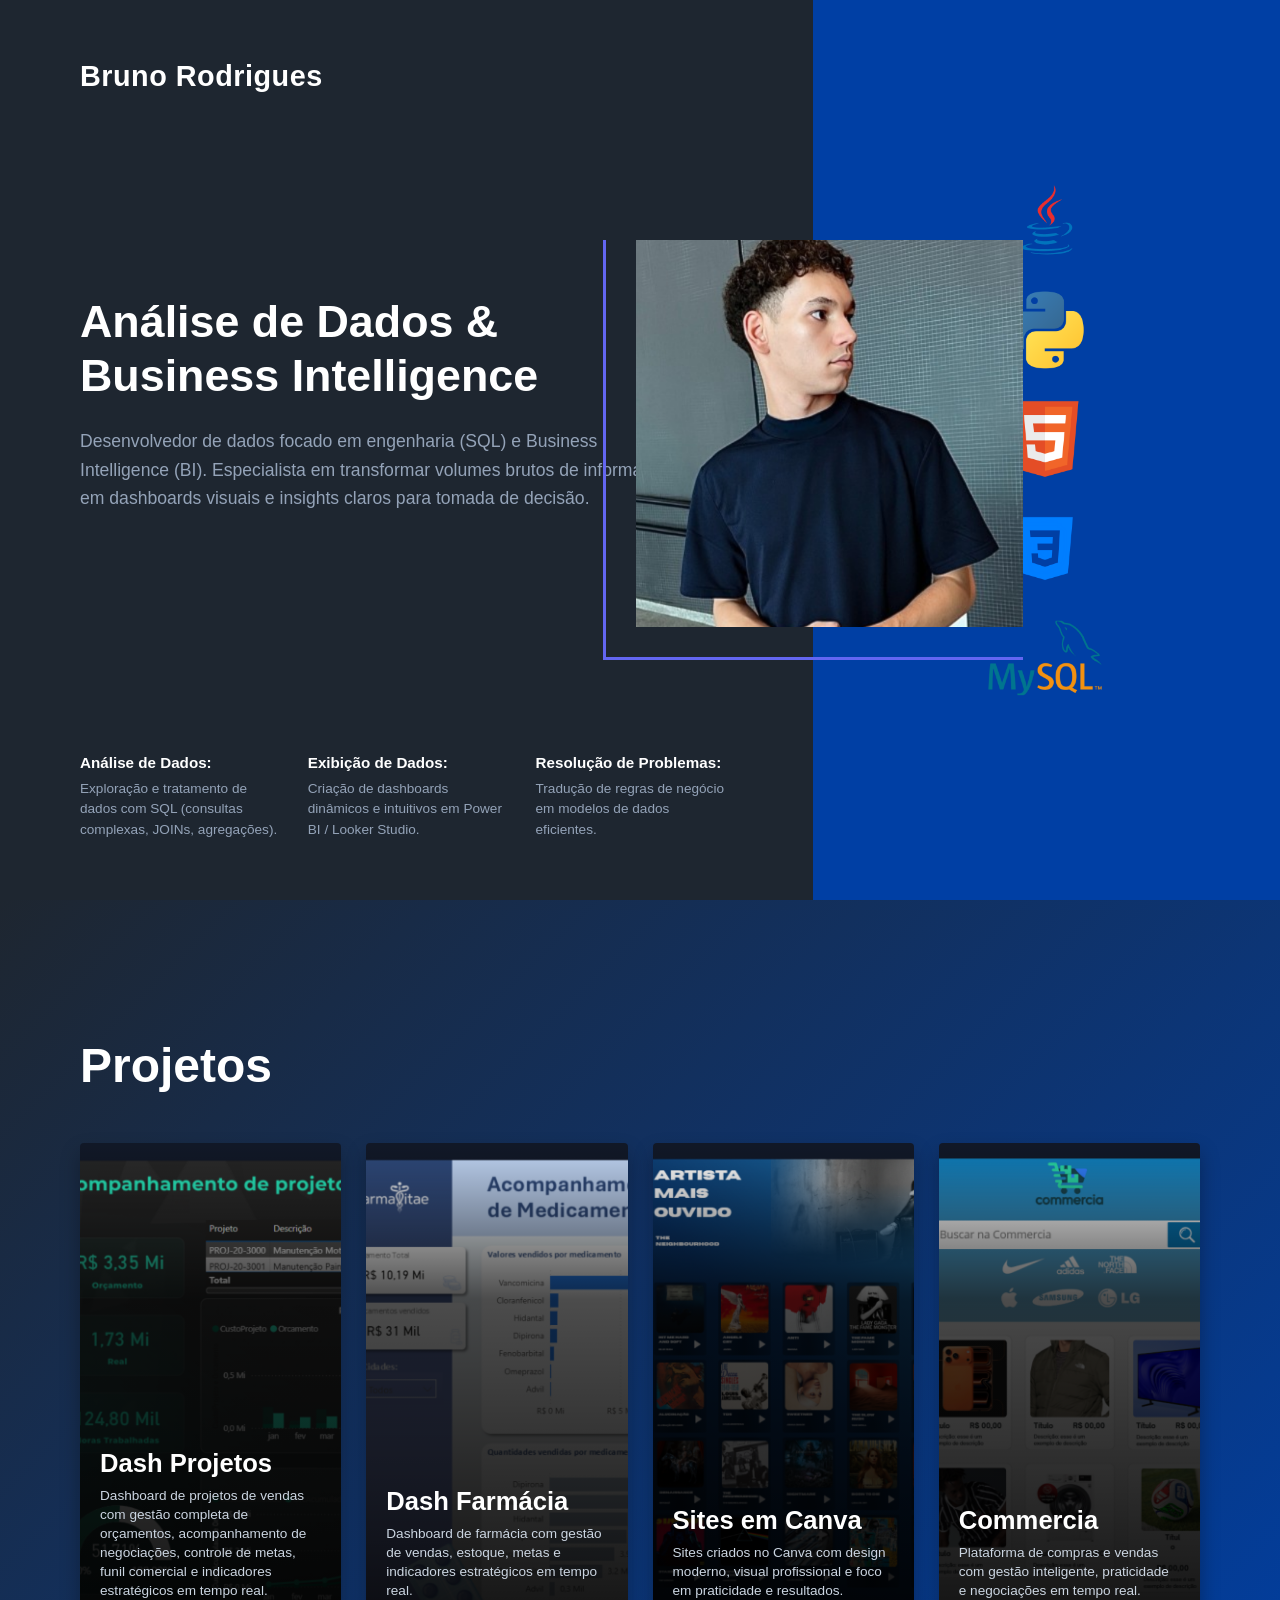
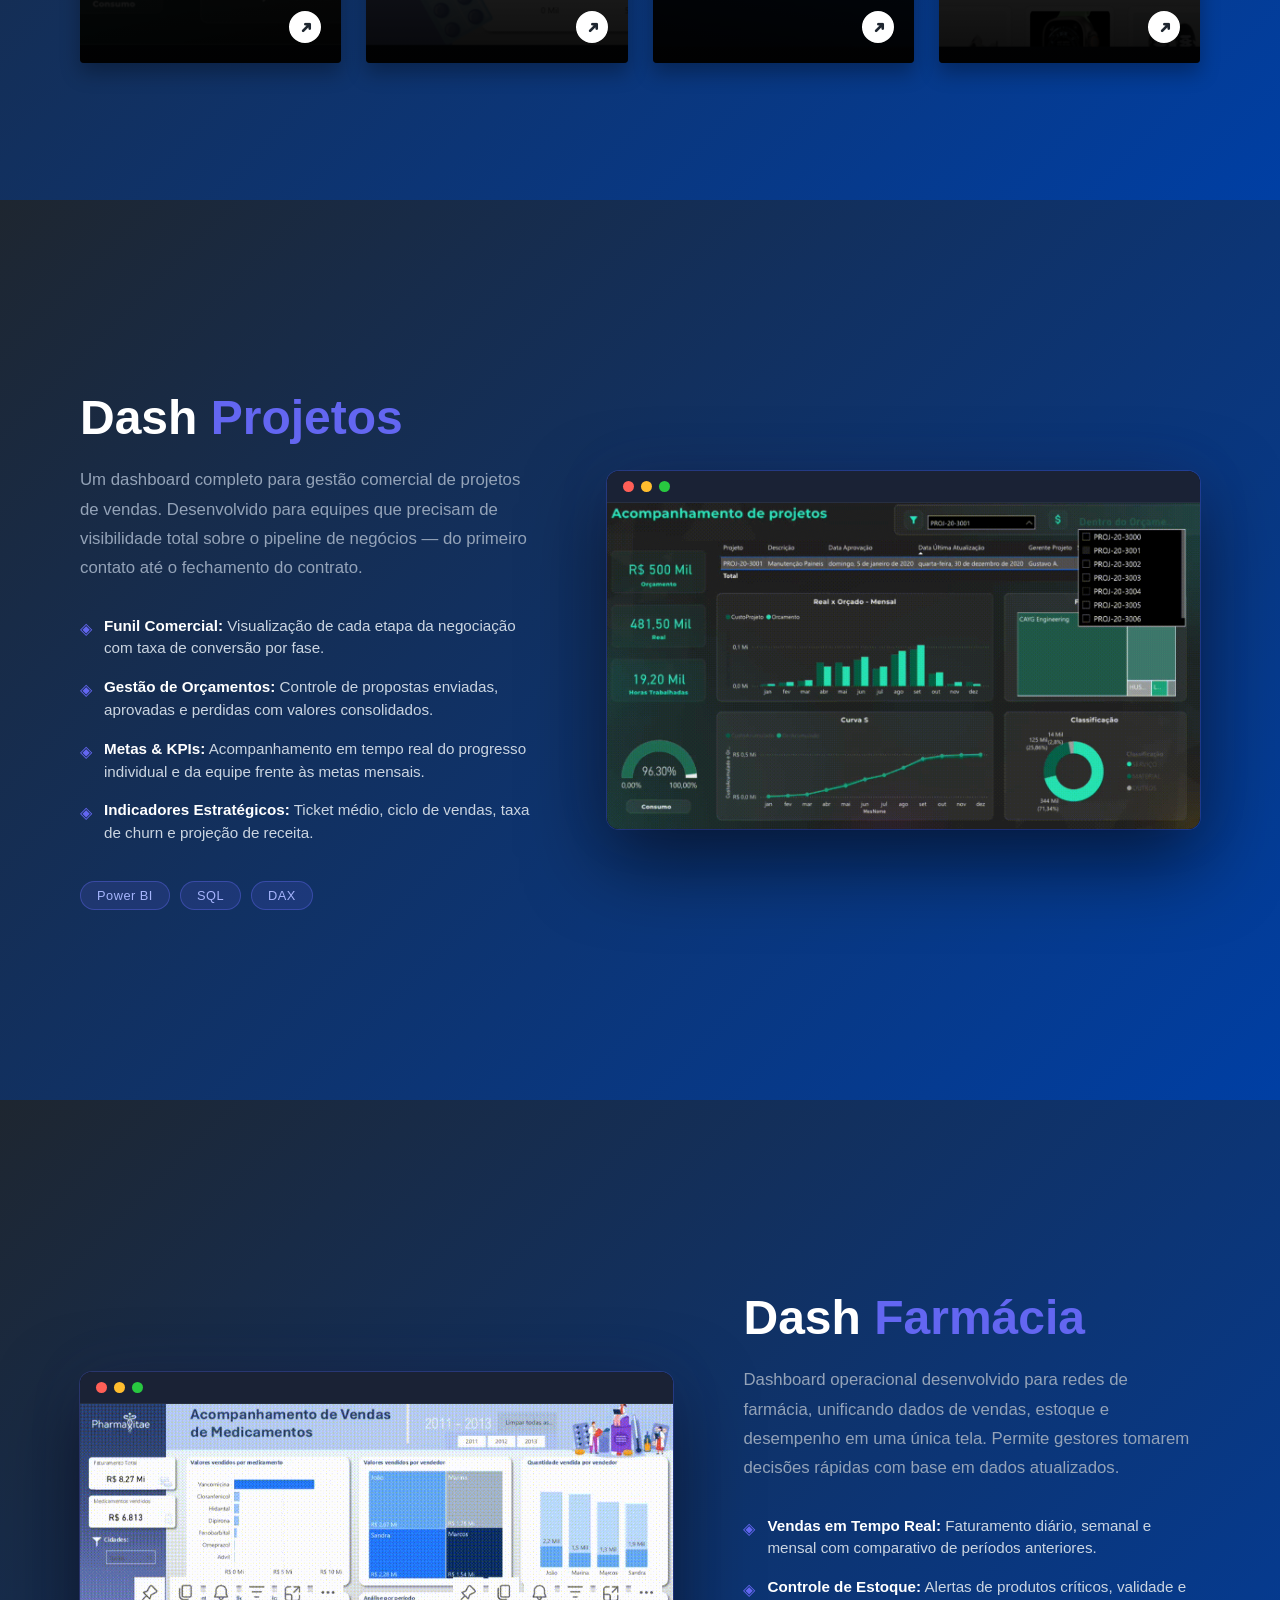
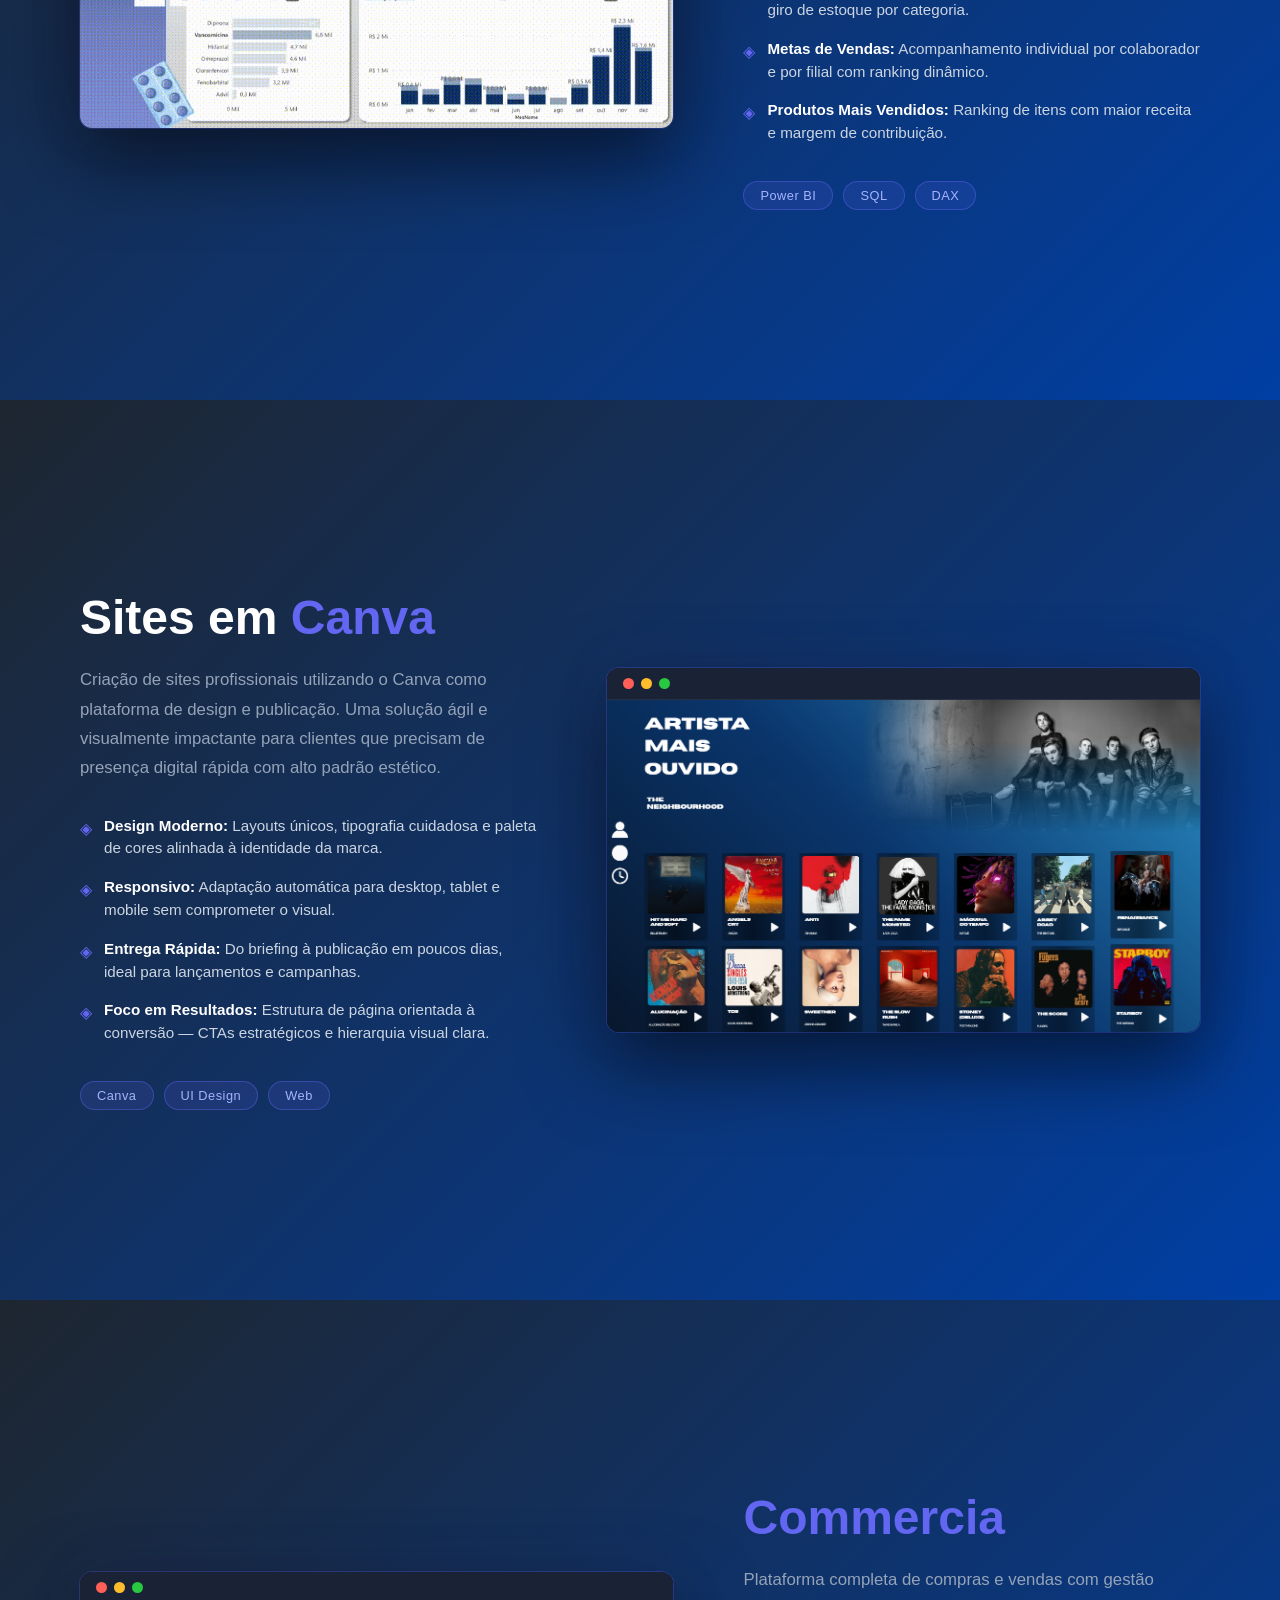
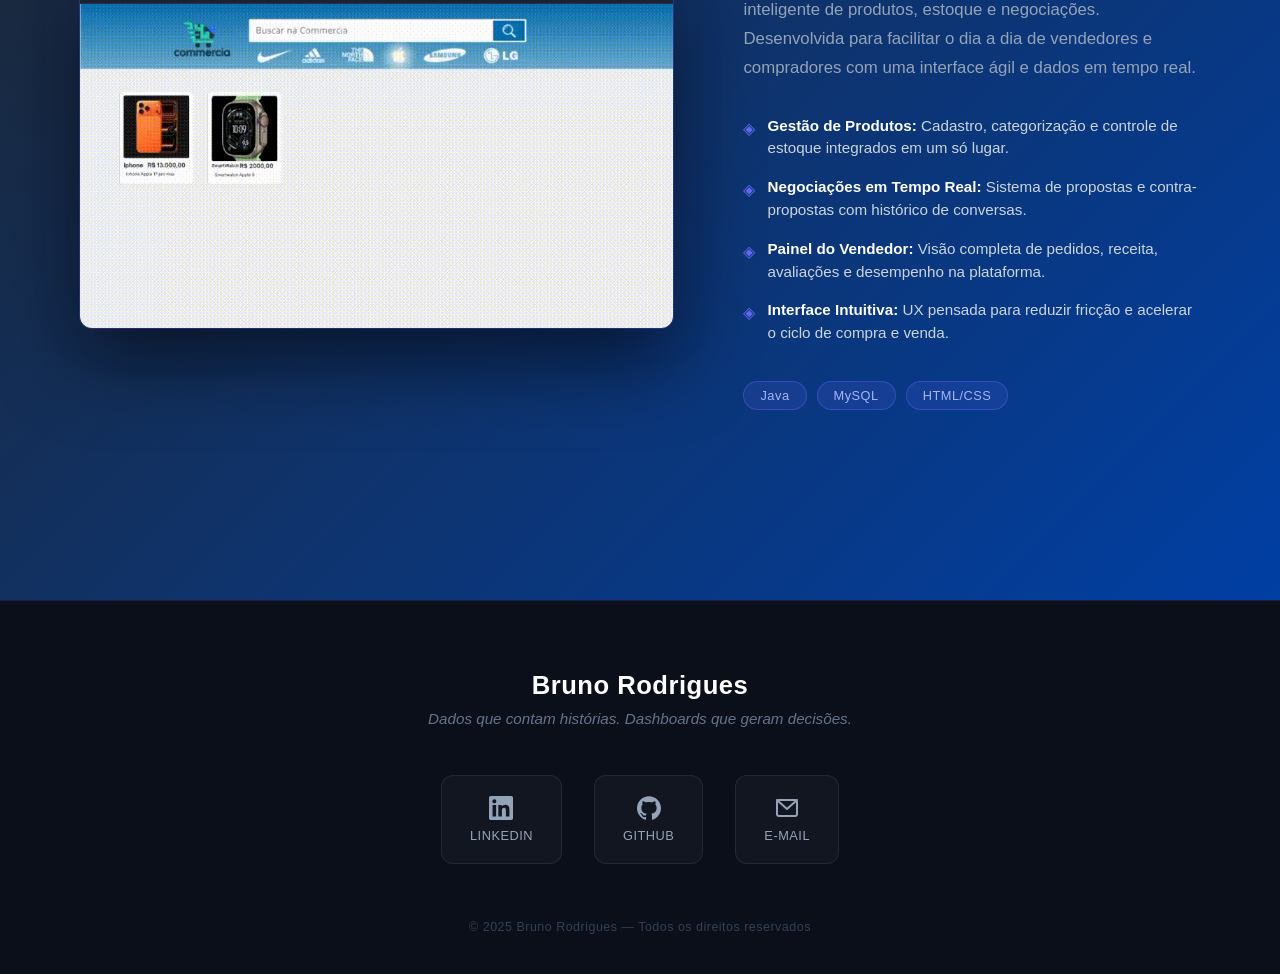
==== index.html @ 612fd3d5 "mudança de nome" ====
<!DOCTYPE html>
<html lang="pt-BR">
<head>
    <meta charset="UTF-8">
    <meta name="viewport" content="width=device-width, initial-scale=1.0">
    <title>Portfólio - Bruno Rodrigues</title>
    <link rel="stylesheet" href="portifolio.css">
</head>
<body>

    <main class="portfolio-container">
        
        <section class="left-section">
            <header class="profile-header">
                <h1 class="name">Bruno Rodrigues</h1>
            </header>

            <div class="main-content">
                <h2 class="title">Análise de Dados &<br>Business Intelligence</h2>
                <p class="description">
                    Desenvolvedor de dados focado em engenharia (SQL) e Business Intelligence (BI). 
                    Especialista em transformar volumes brutos de informação em dashboards visuais e 
                    insights claros para tomada de decisão.
                </p>
            </div>

            <footer class="skills-grid">
                <div class="skill-item">
                    <h3>Análise de Dados:</h3>
                    <p>Exploração e tratamento de dados com SQL (consultas complexas, JOINs, agregações).</p>
                </div>
                <div class="skill-item">
                    <h3>Exibição de Dados:</h3>
                    <p>Criação de dashboards dinâmicos e intuitivos em Power BI / Looker Studio.</p>
                </div>
                <div class="skill-item">
                    <h3>Resolução de Problemas:</h3>
                    <p>Tradução de regras de negócio em modelos de dados eficientes.</p>
                </div>
            </footer>
        </section>

        <section class="right-section">
            
            <div class="photo-wrapper">
                <img src="img/./my-photo.png" alt="Foto de Bruno Rodrigues" class="profile-photo">
            </div>

            <div class="tech-icons">
                <img src="img/javaIcon.png" alt="Java" class="icon">
                <img src="img/python.png" alt="Python" class="icon">
                <img src="img/html.png" alt="HTML5" class="icon">
                <img src="img/css.png" alt="CSS3" class="icon">
                <img src="img/mysql.png" alt="MySQL" class="icon">
            </div>
            
        </section>
    </main>

    <section class="projects-section">
        <h2 class="section-title">Projetos</h2>
        
        <div class="projects-grid">
            
            <article class="project-card card-dash-projetos" onclick="scrollToProject('dash-projetos')">
                <div class="card-content">
                    <div class="card-text">
                        <h3>Dash Projetos</h3>
                        <p>Dashboard de projetos de vendas com gestão completa de orçamentos, acompanhamento de negociações, controle de metas, funil comercial e indicadores estratégicos em tempo real.</p>
                    </div>
                    <div class="card-arrow">
                        <span>&#10140;</span>
                    </div>
                </div>
            </article>

            <article class="project-card card-dash-farmacia" onclick="scrollToProject('dash-farmacia')">
                <div class="card-content">
                    <div class="card-text">
                        <h3>Dash Farmácia</h3>
                        <p>Dashboard de farmácia com gestão de vendas, estoque, metas e indicadores estratégicos em tempo real.</p>
                    </div>
                    <div class="card-arrow">
                        <span>&#10140;</span>
                    </div>
                </div>
            </article>

            <article class="project-card card-sites-canva" onclick="scrollToProject('sites-canva')">
                <div class="card-content">
                    <div class="card-text">
                        <h3>Sites em Canva</h3>
                        <p>Sites criados no Canva com design moderno, visual profissional e foco em praticidade e resultados.</p>
                    </div>
                    <div class="card-arrow">
                        <span>&#10140;</span>
                    </div>
                </div>
            </article>

            <article class="project-card card-commercia" onclick="scrollToProject('commercia')">
                <div class="card-content">
                    <div class="card-text">
                        <h3>Commercia</h3>
                        <p>Plataforma de compras e vendas com gestão inteligente, praticidade e negociações em tempo real.</p>
                    </div>
                    <div class="card-arrow">
                        <span>&#10140;</span>
                    </div>
                </div>
            </article>

        </div>
    </section>

    <section class="project-detail" id="dash-projetos">
        <div class="detail-inner">
            <div class="detail-content">
                <div class="detail-text">
                    <h2 class="detail-title">Dash <span class="accent">Projetos</span></h2>
                    <p class="detail-description">
                        Um dashboard completo para gestão comercial de projetos de vendas. Desenvolvido para equipes que precisam de visibilidade total sobre o pipeline de negócios — do primeiro contato até o fechamento do contrato.
                    </p>
                    <ul class="detail-features">
                        <li>
                            <span class="feat-icon">◈</span>
                            <span><strong>Funil Comercial:</strong> Visualização de cada etapa da negociação com taxa de conversão por fase.</span>
                        </li>
                        <li>
                            <span class="feat-icon">◈</span>
                            <span><strong>Gestão de Orçamentos:</strong> Controle de propostas enviadas, aprovadas e perdidas com valores consolidados.</span>
                        </li>
                        <li>
                            <span class="feat-icon">◈</span>
                            <span><strong>Metas & KPIs:</strong> Acompanhamento em tempo real do progresso individual e da equipe frente às metas mensais.</span>
                        </li>
                        <li>
                            <span class="feat-icon">◈</span>
                            <span><strong>Indicadores Estratégicos:</strong> Ticket médio, ciclo de vendas, taxa de churn e projeção de receita.</span>
                        </li>
                    </ul>
                    <div class="detail-stack">
                        <span class="stack-tag">Power BI</span>
                        <span class="stack-tag">SQL</span>
                        <span class="stack-tag">DAX</span>
                    </div>
                </div>
                <div class="detail-media">
                    <div class="screen-frame">
                        <div class="screen-bar">
                            <span class="dot red"></span>
                            <span class="dot yellow"></span>
                            <span class="dot green"></span>
                        </div>

                        <img src="img/apre.proj.gif" alt="Dash Projetos" class="screen-gif">
                    </div>
                </div>
            </div>
        </div>
    </section>

    <section class="project-detail detail-alt" id="dash-farmacia">
        <div class="detail-inner">
            <div class="detail-content detail-content-reverse">
                <div class="detail-media">
                    <div class="screen-frame">
                        <div class="screen-bar">
                            <span class="dot red"></span>
                            <span class="dot yellow"></span>
                            <span class="dot green"></span>
                        </div>

                        <img src="img/apre.farma.gif" alt="Dash Farmácia" class="screen-gif">
                    </div>
                </div>
                <div class="detail-text">
                    <h2 class="detail-title">Dash <span class="accent">Farmácia</span></h2>
                    <p class="detail-description">
                        Dashboard operacional desenvolvido para redes de farmácia, unificando dados de vendas, estoque e desempenho em uma única tela. Permite gestores tomarem decisões rápidas com base em dados atualizados.
                    </p>
                    <ul class="detail-features">
                        <li>
                            <span class="feat-icon">◈</span>
                            <span><strong>Vendas em Tempo Real:</strong> Faturamento diário, semanal e mensal com comparativo de períodos anteriores.</span>
                        </li>
                        <li>
                            <span class="feat-icon">◈</span>
                            <span><strong>Controle de Estoque:</strong> Alertas de produtos críticos, validade e giro de estoque por categoria.</span>
                        </li>
                        <li>
                            <span class="feat-icon">◈</span>
                            <span><strong>Metas de Vendas:</strong> Acompanhamento individual por colaborador e por filial com ranking dinâmico.</span>
                        </li>
                        <li>
                            <span class="feat-icon">◈</span>
                            <span><strong>Produtos Mais Vendidos:</strong> Ranking de itens com maior receita e margem de contribuição.</span>
                        </li>
                    </ul>
                    <div class="detail-stack">
                        <span class="stack-tag">Power BI</span>
                        <span class="stack-tag">SQL</span>
                        <span class="stack-tag">DAX</span>
                    </div>
                </div>
            </div>
        </div>
    </section>

    <section class="project-detail" id="sites-canva">
        <div class="detail-inner">
            <div class="detail-content">
                <div class="detail-text">
                    <h2 class="detail-title">Sites em <span class="accent">Canva</span></h2>
                    <p class="detail-description">
                        Criação de sites profissionais utilizando o Canva como plataforma de design e publicação. Uma solução ágil e visualmente impactante para clientes que precisam de presença digital rápida com alto padrão estético.
                    </p>
                    <ul class="detail-features">
                        <li>
                            <span class="feat-icon">◈</span>
                            <span><strong>Design Moderno:</strong> Layouts únicos, tipografia cuidadosa e paleta de cores alinhada à identidade da marca.</span>
                        </li>
                        <li>
                            <span class="feat-icon">◈</span>
                            <span><strong>Responsivo:</strong> Adaptação automática para desktop, tablet e mobile sem comprometer o visual.</span>
                        </li>
                        <li>
                            <span class="feat-icon">◈</span>
                            <span><strong>Entrega Rápida:</strong> Do briefing à publicação em poucos dias, ideal para lançamentos e campanhas.</span>
                        </li>
                        <li>
                            <span class="feat-icon">◈</span>
                            <span><strong>Foco em Resultados:</strong> Estrutura de página orientada à conversão — CTAs estratégicos e hierarquia visual clara.</span>
                        </li>
                    </ul>
                    <div class="detail-stack">
                        <span class="stack-tag">Canva</span>
                        <span class="stack-tag">UI Design</span>
                        <span class="stack-tag">Web</span>
                    </div>
                </div>
                <div class="detail-media">
                    <div class="screen-frame">
                        <div class="screen-bar">
                            <span class="dot red"></span>
                            <span class="dot yellow"></span>
                            <span class="dot green"></span>
                        </div>

                        <img src="img/canva.pag.png" alt="Sites Canva" class="screen-gif">
                    </div>
                </div>
            </div>
        </div>
    </section>

    <section class="project-detail detail-alt" id="commercia">
        <div class="detail-inner">
            <div class="detail-content detail-content-reverse">
                <div class="detail-media">
                    <div class="screen-frame">
                        <div class="screen-bar">
                            <span class="dot red"></span>
                            <span class="dot yellow"></span>
                            <span class="dot green"></span>
                        </div>

                        <img src="img/commercia.gif" alt="Commercia" class="screen-gif">
                    </div>
                </div>
                <div class="detail-text">
                    <h2 class="detail-title"><span class="accent">Commercia</span></h2>
                    <p class="detail-description">
                        Plataforma completa de compras e vendas com gestão inteligente de produtos, estoque e negociações. Desenvolvida para facilitar o dia a dia de vendedores e compradores com uma interface ágil e dados em tempo real.
                    </p>
                    <ul class="detail-features">
                        <li>
                            <span class="feat-icon">◈</span>
                            <span><strong>Gestão de Produtos:</strong> Cadastro, categorização e controle de estoque integrados em um só lugar.</span>
                        </li>
                        <li>
                            <span class="feat-icon">◈</span>
                            <span><strong>Negociações em Tempo Real:</strong> Sistema de propostas e contra-propostas com histórico de conversas.</span>
                        </li>
                        <li>
                            <span class="feat-icon">◈</span>
                            <span><strong>Painel do Vendedor:</strong> Visão completa de pedidos, receita, avaliações e desempenho na plataforma.</span>
                        </li>
                        <li>
                            <span class="feat-icon">◈</span>
                            <span><strong>Interface Intuitiva:</strong> UX pensada para reduzir fricção e acelerar o ciclo de compra e venda.</span>
                        </li>
                    </ul>
                    <div class="detail-stack">
                        <span class="stack-tag">Java</span>
                        <span class="stack-tag">MySQL</span>
                        <span class="stack-tag">HTML/CSS</span>
                    </div>
                </div>
            </div>
        </div>
    </section>

    <footer class="site-footer">
        <div class="footer-inner">
            <div class="footer-name">Bruno Rodrigues</div>
            <p class="footer-tagline">Dados que contam histórias. Dashboards que geram decisões.</p>

            <div class="footer-links">

                <a href="www.linkedin.com/in/bruno-rodrigues-7b0a392bb" target="_blank" rel="noopener noreferrer" class="footer-icon-link" aria-label="LinkedIn">
                    <div class="footer-icon-wrapper">
                        <svg xmlns="http://www.w3.org/2000/svg" viewBox="0 0 24 24" fill="currentColor" width="24" height="24">
                            <path d="M20.447 20.452h-3.554v-5.569c0-1.328-.027-3.037-1.852-3.037-1.853 0-2.136 1.445-2.136 2.939v5.667H9.351V9h3.414v1.561h.046c.477-.9 1.637-1.85 3.37-1.85 3.601 0 4.267 2.37 4.267 5.455v6.286zM5.337 7.433a2.062 2.062 0 01-2.063-2.065 2.064 2.064 0 112.063 2.065zm1.782 13.019H3.555V9h3.564v11.452zM22.225 0H1.771C.792 0 0 .774 0 1.729v20.542C0 23.227.792 24 1.771 24h20.451C23.2 24 24 23.227 24 22.271V1.729C24 .774 23.2 0 22.222 0h.003z"/>
                        </svg>
                        <span>LinkedIn</span>
                    </div>
                </a>

                <a href="https://github.com/bruno-rodrigues-dev" target="_blank" rel="noopener noreferrer" class="footer-icon-link" aria-label="GitHub">
                    <div class="footer-icon-wrapper">
                        <svg xmlns="http://www.w3.org/2000/svg" viewBox="0 0 24 24" fill="currentColor" width="24" height="24">
                            <path d="M12 .297c-6.63 0-12 5.373-12 12 0 5.303 3.438 9.8 8.205 11.385.6.113.82-.258.82-.577 0-.285-.01-1.04-.015-2.04-3.338.724-4.042-1.61-4.042-1.61C4.422 18.07 3.633 17.7 3.633 17.7c-1.087-.744.084-.729.084-.729 1.205.084 1.838 1.236 1.838 1.236 1.07 1.835 2.809 1.305 3.495.998.108-.776.417-1.305.76-1.605-2.665-.3-5.466-1.332-5.466-5.93 0-1.31.465-2.38 1.235-3.22-.135-.303-.54-1.523.105-3.176 0 0 1.005-.322 3.3 1.23.96-.267 1.98-.399 3-.405 1.02.006 2.04.138 3 .405 2.28-1.552 3.285-1.23 3.285-1.23.645 1.653.24 2.873.12 3.176.765.84 1.23 1.91 1.23 3.22 0 4.61-2.805 5.625-5.475 5.92.42.36.81 1.096.81 2.22 0 1.606-.015 2.896-.015 3.286 0 .315.21.69.825.57C20.565 22.092 24 17.592 24 12.297c0-6.627-5.373-12-12-12"/>
                        </svg>
                        <span>GitHub</span>
                    </div>
                </a>

                <a href="mailto:bruno0603santos@gmail.com" class="footer-icon-link" aria-label="E-mail">
                    <div class="footer-icon-wrapper">
                        <svg xmlns="http://www.w3.org/2000/svg" viewBox="0 0 24 24" fill="none" stroke="currentColor" stroke-width="2" stroke-linecap="round" stroke-linejoin="round" width="24" height="24">
                            <rect x="2" y="4" width="20" height="16" rx="2"/>
                            <polyline points="2,4 12,13 22,4"/>
                        </svg>
                        <span>E-mail</span>
                    </div>
                </a>

            </div>

            <div class="footer-bottom">
                <span>© 2025 Bruno Rodrigues — Todos os direitos reservados</span>
            </div>
        </div>
    </footer>

    <script>
        function scrollToProject(id) {
            const el = document.getElementById(id);
            if (el) {
                el.scrollIntoView({ behavior: 'smooth', block: 'start' });
            }
        }
    </script>

</body>
</html>
---- portifolio.css ----
* {
    margin: 0;
    padding: 0;
    box-sizing: border-box;
    font-family: 'Segoe UI', Tahoma, Geneva, Verdana, sans-serif;
}

body {
    background-color: #1e2630;
    min-height: 100vh;
    width: 100%;
    overflow-x: hidden; 
    overflow-y: auto;
}

.portfolio-container {
    display: flex;
    width: 100%;
    min-height: 100vh;
}

.left-section {
    flex: 1.4;
    background-color: #1e2630;
    color: #ffffff;
    padding: 60px 80px;
    display: flex;
    flex-direction: column;
    justify-content: space-between;
}

.name {
    font-size: 1.8rem;
    font-weight: 700;
    letter-spacing: 0.5px;
}

.main-content {
    margin: 40px 0;
}

.title {
    font-size: 2.8rem;
    font-weight: 700;
    line-height: 1.2;
    margin-bottom: 25px;
}

.description {
    font-size: 1.1rem;
    color: #94a3b8;
    line-height: 1.6;
    max-width: 600px;
}

.skills-grid {
    display: grid;
    grid-template-columns: repeat(3, 1fr);
    gap: 30px;
    margin-top: 40px;
}

.skill-item h3 {
    font-size: 0.95rem;
    font-weight: 600;
    margin-bottom: 8px;
    color: #ffffff;
}

.skill-item p {
    font-size: 0.85rem;
    color: #94a3b8;
    line-height: 1.5;
}

.right-section {
    flex: 1;
    background-color: #003fa4;
    position: relative;
    display: flex;
    align-items: center;
    justify-content: center;
}

.photo-wrapper {
    position: absolute;
    left: 0;
    transform: translateX(-50%);
    width: 420px;
    height: 420px;
    z-index: 1;
    border-left: 3px solid #6366f1;
    border-bottom: 3px solid #6366f1;
    padding-left: 15px;
    padding-bottom: 15px;
    background: transparent;
}

.profile-photo {
    width: calc(100% - 15px);
    height: calc(100% - 15px);
    margin-left: 15px;
    margin-bottom: 15px;
    object-fit: cover;
    object-position: top center;
    display: block;
    background: transparent;
}

.tech-icons {
    position: absolute;
    bottom: 200px;
    right: 160px;
    display: flex;
    flex-direction: column;
    gap: 25px;
    align-items: center;
}

.icon {
    width: 150px;
    height: auto;
    object-fit: contain;
    transition: transform 0.3s ease;
}

.icon:hover {
    transform: scale(1.15);
}

.card-img {
    position: absolute;
    top: 0;
    left: 0;
    width: 100%;
    height: 100%;
    object-fit: cover;
    z-index: 0;
}

.projects-section {
    width: 100%;
    background: linear-gradient(135deg, #1e2630 0%, #003fa4 100%);
    padding: 80px 80px;
    min-height: 100vh;
    display: flex;
    flex-direction: column;
    justify-content: center;
}

.section-title {
    color: #ffffff;
    font-size: 3rem;
    font-weight: 700;
    margin-bottom: 50px;
}

.projects-grid {
    display: grid;
    grid-template-columns: repeat(4, 1fr);
    gap: 25px;
    width: 100%;
}

.project-card {
    height: 520px;
    border-radius: 4px;
    position: relative;
    overflow: hidden;
    display: flex;
    align-items: flex-end;
    box-shadow: 0 10px 20px rgba(0,0,0,0.3);
    cursor: pointer;
    transition: transform 0.3s ease, box-shadow 0.3s ease;
    background-size: cover;
    background-position: center;
    background-repeat: no-repeat;
    background-color: #111827; 
}

.project-card:hover {
    transform: translateY(-8px);
    box-shadow: 0 15px 30px rgba(0,0,0,0.5);
}

.card-dash-projetos { background-image: url('img/dash\ proj.png'); }
.card-dash-farmacia { background-image: url('img/dash\ farm.png'); }
.card-sites-canva    { background-image: url('img/sites\ canva.png'); }
.card-commercia     { background-image: url('img/commercia\ \(2\).png'); }

.card-content {
    background: linear-gradient(to top, rgba(0, 0, 0, 0.95) 0%, rgba(0, 0, 0, 0.7) 70%, rgba(0, 0, 0, 0) 100%);
    padding: 20px;
    width: 100%;
    height: 100%;
    box-sizing: border-box;
    display: flex;
    flex-direction: column;
    justify-content: flex-end;
}

.card-text h3 {
    color: #ffffff;
    font-size: 1.6rem;
    font-weight: 600;
    margin-bottom: 8px;
}

.card-text p {
    color: #cbd5e1;
    font-size: 0.85rem;
    line-height: 1.4;
}

.card-arrow {
    display: flex;
    justify-content: flex-end;
    margin-top: 10px;
}

.card-arrow span {
    background-color: #ffffff;
    color: #1e2630;
    width: 32px;
    height: 32px;
    border-radius: 50%;
    display: flex;
    align-items: center;
    justify-content: center;
    font-weight: bold;
    transform: rotate(-45deg);
}

.project-detail {
    width: 100%;
    min-height: 100vh;
    background: linear-gradient(135deg, #1e2630 0%, #003fa4 100%);;
    display: flex;
    align-items: center;
    padding: 80px 0;
    scroll-margin-top: 0;
}

.project-detail.detail-alt {
    background-color: #0d1520;
}

.detail-inner {
    width: 100%;
    max-width: 1400px;
    margin: 0 auto;
    padding: 0 80px;
}

.detail-label {
    font-size: 0.8rem;
    font-weight: 600;
    letter-spacing: 3px;
    text-transform: uppercase;
    color: #6366f1;
    margin-bottom: 32px;
}

.detail-content {
    display: grid;
    grid-template-columns: 1fr 1.3fr;
    gap: 70px;
    align-items: center;
}

.detail-content-reverse {
    grid-template-columns: 1.3fr 1fr;
}

.detail-title {
    font-size: 3rem;
    font-weight: 700;
    color: #ffffff;
    line-height: 1.15;
    margin-bottom: 20px;
}

.detail-title .accent {
    color: #6366f1;
}

.detail-description {
    font-size: 1.05rem;
    color: #94a3b8;
    line-height: 1.75;
    margin-bottom: 32px;
}

.detail-features {
    list-style: none;
    display: flex;
    flex-direction: column;
    gap: 16px;
    margin-bottom: 36px;
}

.detail-features li {
    display: flex;
    gap: 12px;
    align-items: flex-start;
    font-size: 0.95rem;
    color: #cbd5e1;
    line-height: 1.5;
}

.feat-icon {
    color: #6366f1;
    font-size: 1rem;
    flex-shrink: 0;
    margin-top: 2px;
}

.detail-features li strong {
    color: #ffffff;
}

.detail-stack {
    display: flex;
    flex-wrap: wrap;
    gap: 10px;
}

.stack-tag {
    background: rgba(99, 102, 241, 0.15);
    border: 1px solid rgba(99, 102, 241, 0.4);
    color: #a5b4fc;
    padding: 6px 16px;
    border-radius: 999px;
    font-size: 0.8rem;
    font-weight: 500;
    letter-spacing: 0.5px;
}

.detail-media {
    display: flex;
    justify-content: center;
    align-items: center;
}

.screen-frame {
    width: 100%;
    max-width: 640px;
    background: #0a0f1a;
    border-radius: 12px;
    overflow: hidden;
    box-shadow:
        0 0 0 1px rgba(99, 102, 241, 0.25),
        0 30px 80px rgba(0, 0, 0, 0.6),
        0 0 60px rgba(99, 102, 241, 0.08);
    transition: transform 0.4s ease, box-shadow 0.4s ease;
}

.screen-frame:hover {
    transform: translateY(-6px) scale(1.01);
    box-shadow:
        0 0 0 1px rgba(99, 102, 241, 0.4),
        0 40px 100px rgba(0, 0, 0, 0.7),
        0 0 80px rgba(99, 102, 241, 0.14);
}

.screen-bar {
    background: #1a2235;
    padding: 10px 16px;
    display: flex;
    gap: 7px;
    align-items: center;
    border-bottom: 1px solid rgba(255,255,255,0.06);
}

.dot {
    width: 11px;
    height: 11px;
    border-radius: 50%;
    display: inline-block;
}

.dot.red    { background: #ff5f57; }
.dot.yellow { background: #ffbd2e; }
.dot.green  { background: #28c840; }

.screen-gif {
    width: 100%;
    height: auto;
    display: block;
    object-fit: cover;
    min-height: 320px;
    background: #111827;
}

.site-footer {
    width: 100%;
    background: #0a0f1a;
    border-top: 1px solid rgba(99, 102, 241, 0.2);
    padding: 70px 80px 40px;
}

.footer-inner {
    max-width: 1400px;
    margin: 0 auto;
    display: flex;
    flex-direction: column;
    align-items: center;
    text-align: center;
}

.footer-name {
    font-size: 1.6rem;
    font-weight: 700;
    color: #ffffff;
    letter-spacing: 0.5px;
    margin-bottom: 10px;
}

.footer-tagline {
    font-size: 0.95rem;
    color: #64748b;
    margin-bottom: 48px;
    font-style: italic;
}

.footer-links {
    display: flex;
    gap: 32px;
    align-items: center;
    margin-bottom: 56px;
}

.footer-icon-link {
    text-decoration: none;
    color: #94a3b8;
    transition: color 0.3s ease, transform 0.3s ease;
}

.footer-icon-link:hover {
    color: #6366f1;
    transform: translateY(-3px);
}

.footer-icon-wrapper {
    display: flex;
    flex-direction: column;
    align-items: center;
    gap: 8px;
    padding: 20px 28px;
    border: 1px solid rgba(255,255,255,0.08);
    border-radius: 12px;
    background: rgba(255,255,255,0.03);
    transition: border-color 0.3s ease, background 0.3s ease;
    min-width: 100px;
}

.footer-icon-link:hover .footer-icon-wrapper {
    border-color: rgba(99, 102, 241, 0.4);
    background: rgba(99, 102, 241, 0.08);
}

.footer-icon-wrapper span {
    font-size: 0.8rem;
    font-weight: 500;
    letter-spacing: 0.5px;
    text-transform: uppercase;
}

.footer-bottom {
    font-size: 0.78rem;
    color: #334155;
    letter-spacing: 0.5px;
}

@media (max-width: 1200px) {
    .projects-grid {
        grid-template-columns: repeat(2, 1fr);
    }

    .detail-content,
    .detail-content-reverse {
        grid-template-columns: 1fr;
        gap: 40px;
    }

    .detail-content-reverse .detail-media {
        order: -1;
    }

    .detail-inner {
        padding: 0 40px;
    }
}

@media (max-width: 968px) {
    .portfolio-container {
        flex-direction: column;
        height: auto;
    }

    .left-section, .right-section {
        flex: none;
        width: 100%;
        padding: 40px 20px;
    }

    .right-section {
        flex-direction: column;
        gap: 40px;
        height: auto;
        padding-bottom: 60px;
    }

    .photo-wrapper {
        position: relative;
        left: auto;
        transform: none;
        width: 280px;
        height: 330px;
        margin: 0 auto;
    }

    .tech-icons {
        position: relative;
        bottom: auto;
        right: auto;
        flex-direction: row;
        flex-wrap: wrap;
        justify-content: center;
    }

    .skills-grid {
        grid-template-columns: 1fr;
        gap: 20px;
    }

    .detail-title {
        font-size: 2.2rem;
    }

    .detail-inner {
        padding: 0 20px;
    }

    .site-footer {
        padding: 50px 20px 30px;
    }

    .footer-links {
        flex-direction: column;
        gap: 16px;
    }

    .footer-icon-wrapper {
        flex-direction: row;
        min-width: 180px;
        justify-content: center;
    }
}

@media (max-width: 768px) {
    .projects-section {
        padding: 60px 20px;
    }
    
    .section-title {
        font-size: 2.2rem;
        margin-bottom: 30px;
    }

    .projects-grid {
        grid-template-columns: 1fr;
    }
    
    .project-card {
        height: 450px;
    }

    .project-detail {
        padding: 60px 0;
    }
}
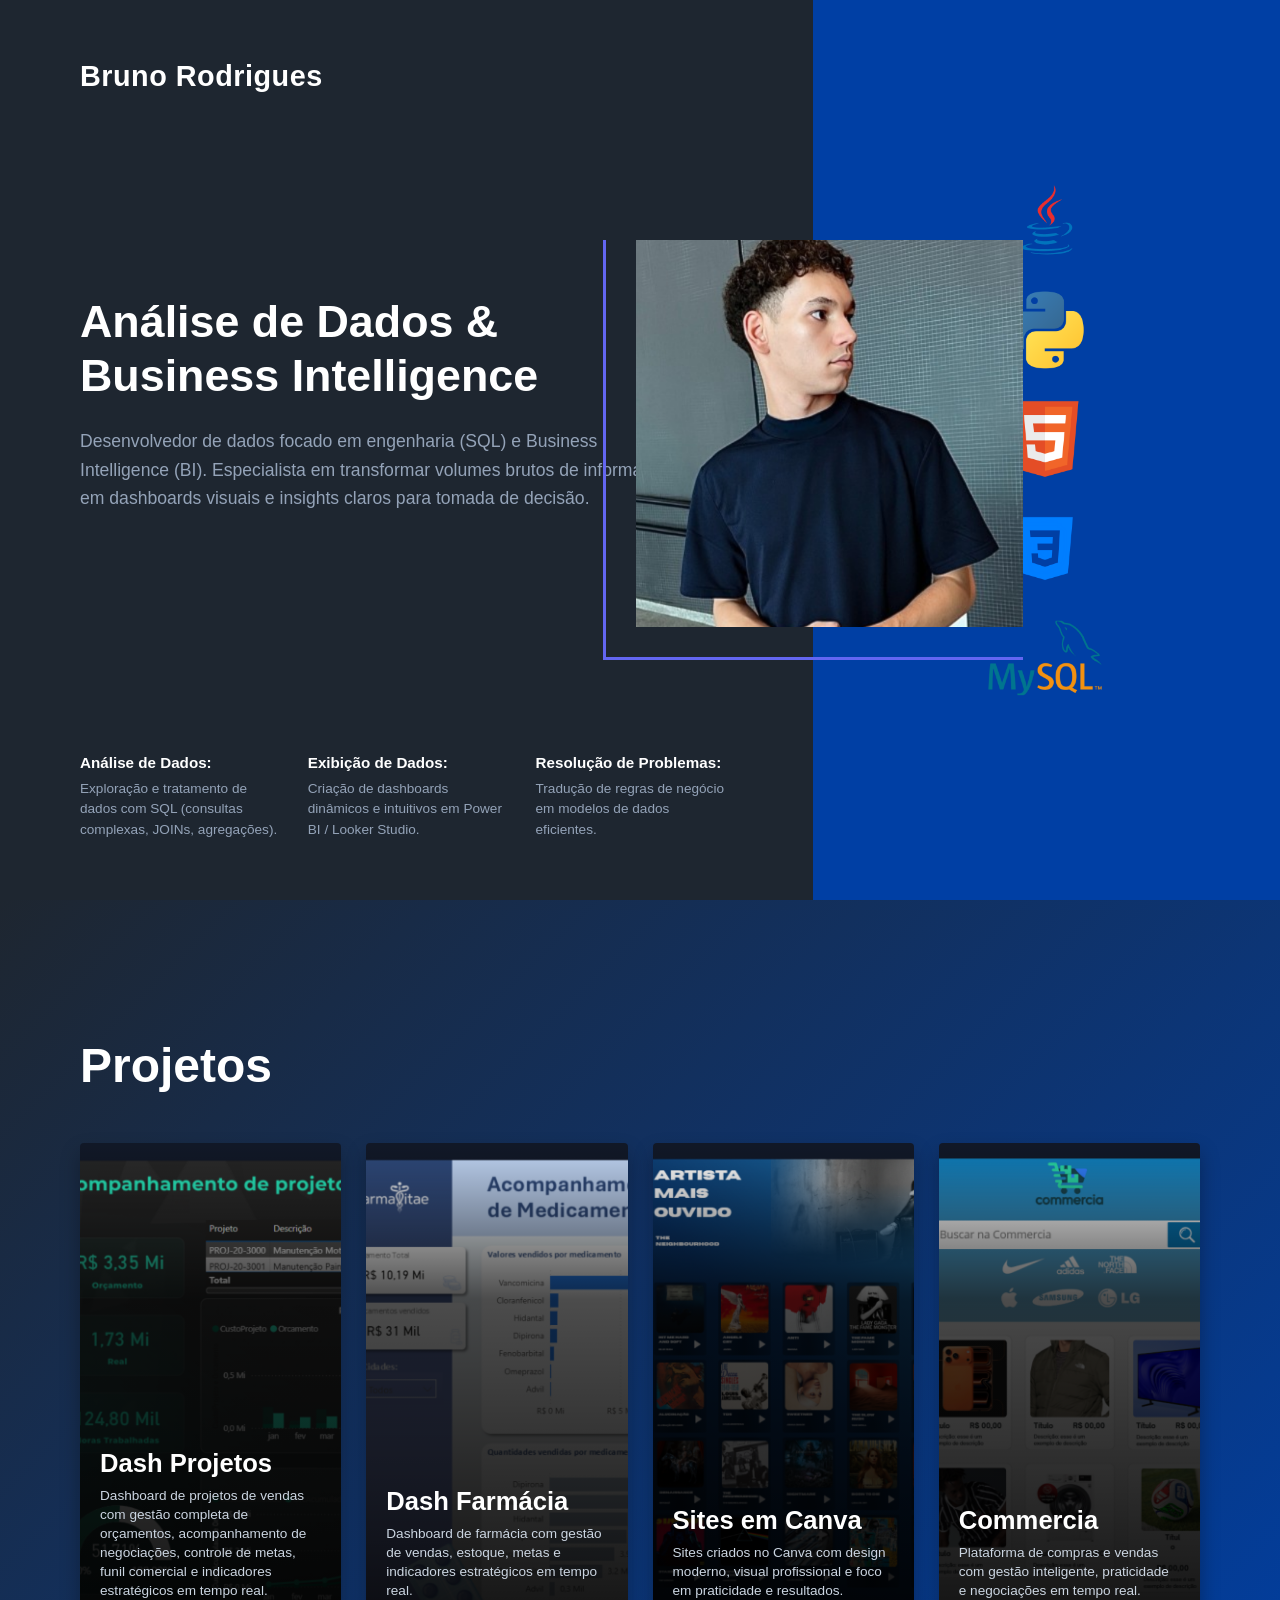
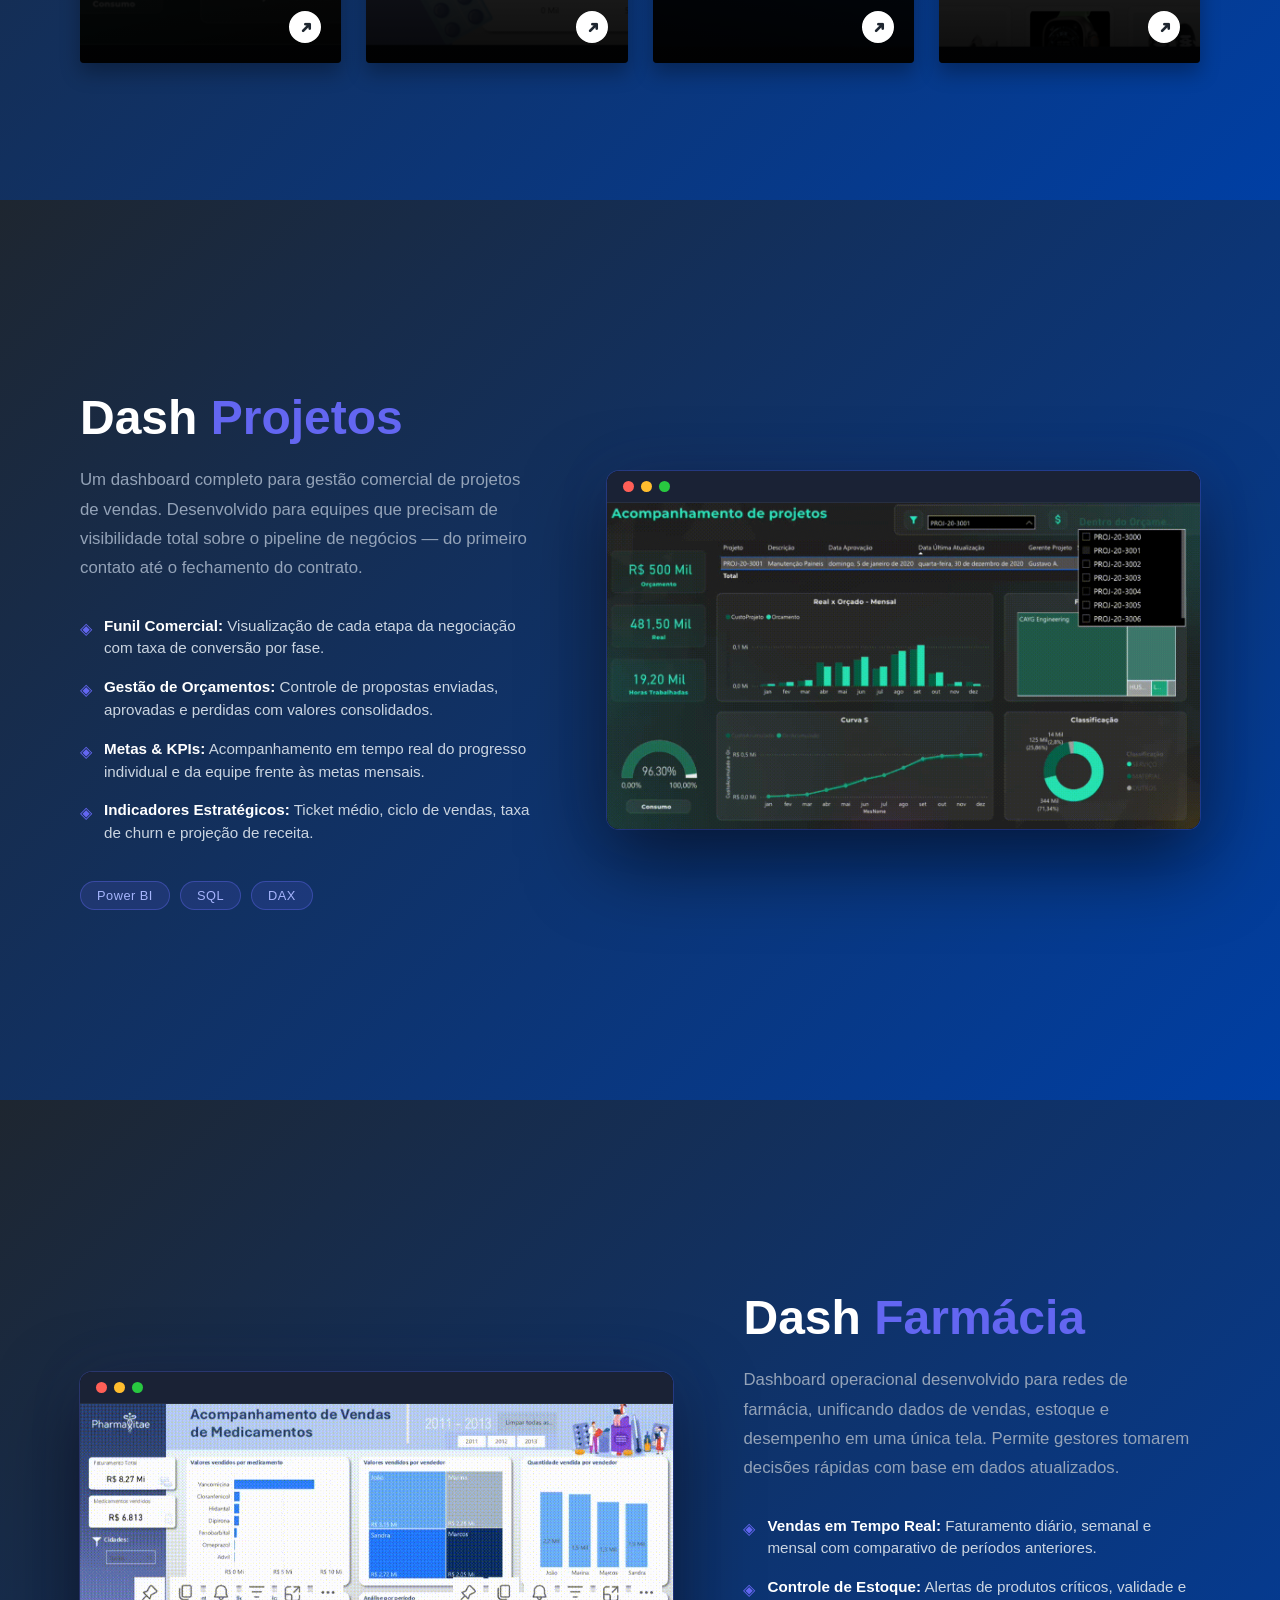
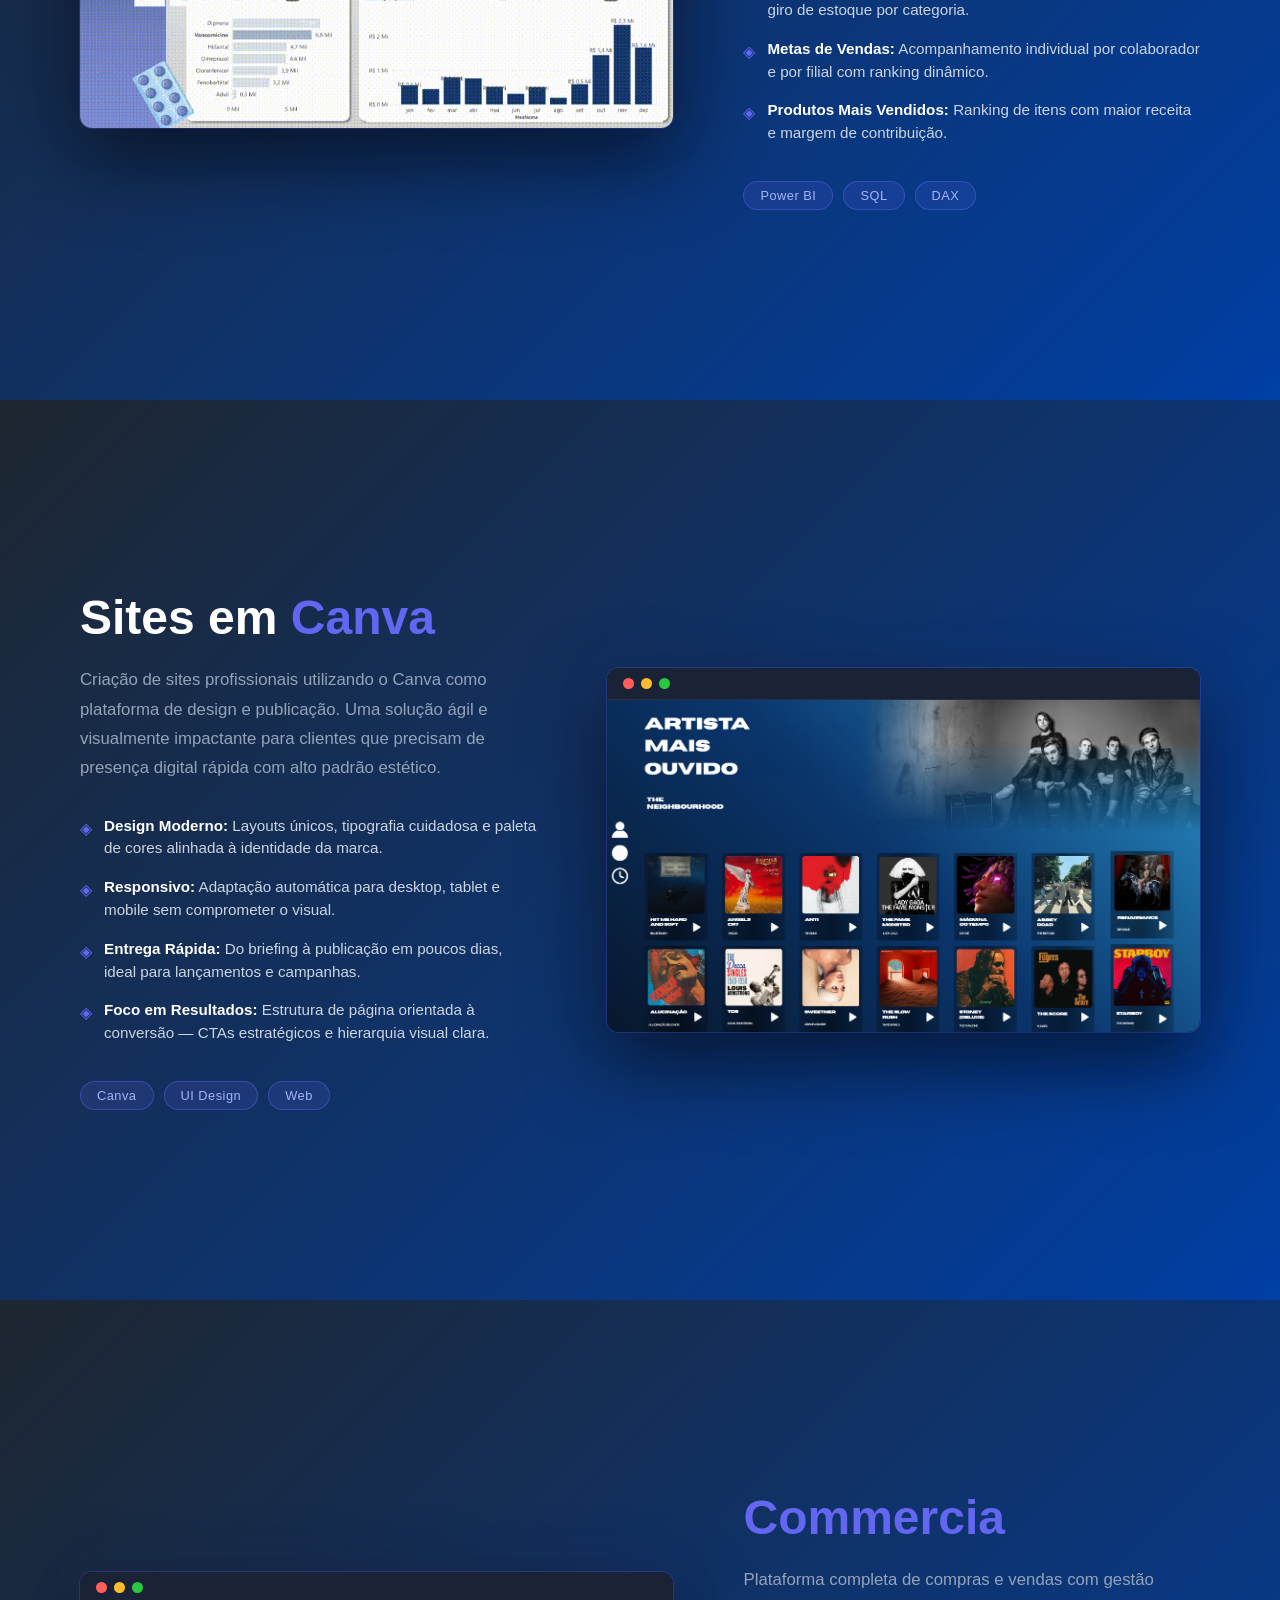
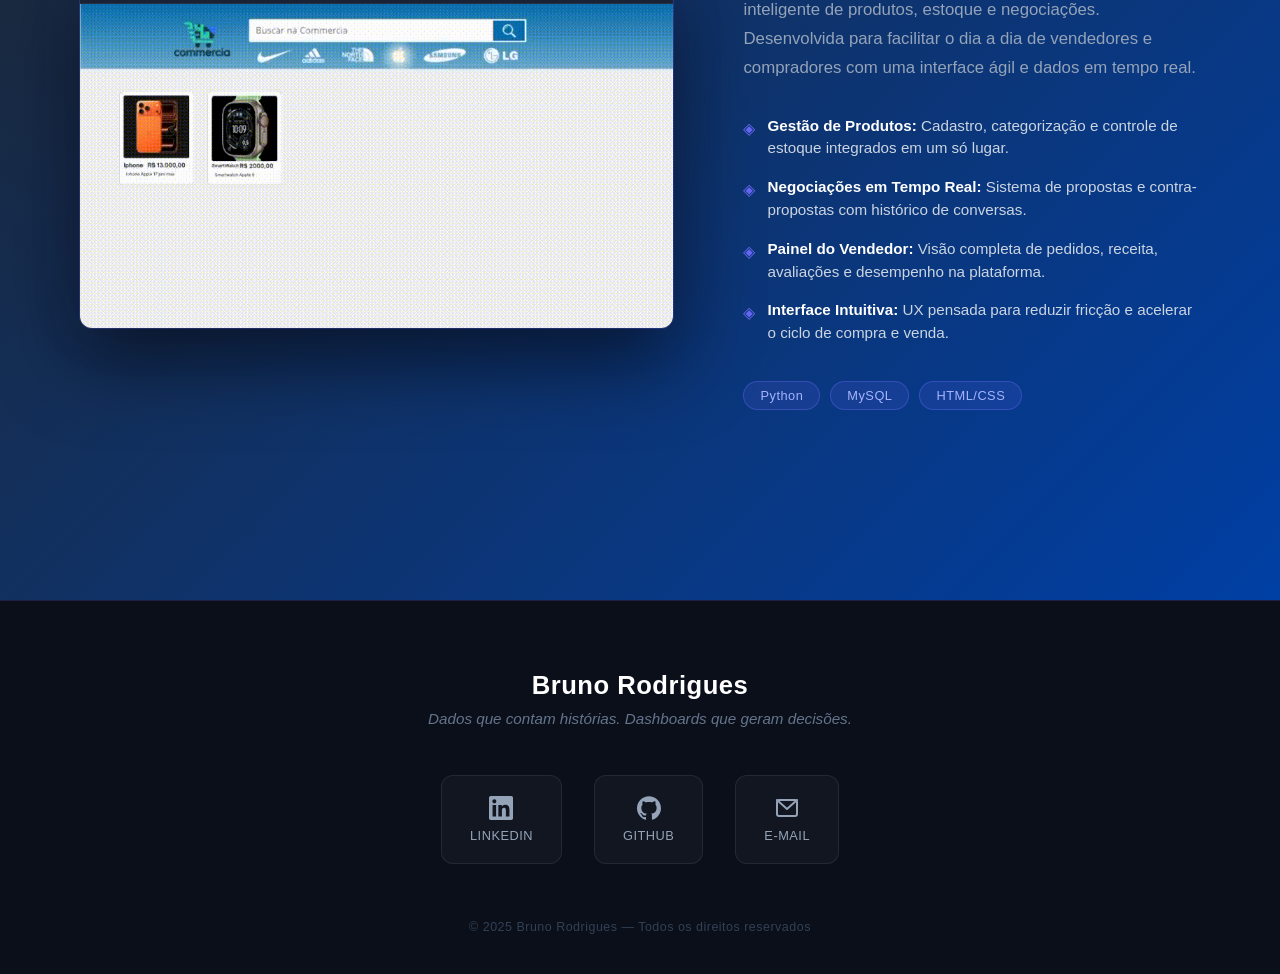
==== commit 0e8829fc: "feat: correção do link linkedin" ====
--- a/index.html
+++ b/index.html
@@ -292,7 +292,7 @@
                         </li>
                     </ul>
                     <div class="detail-stack">
-                        <span class="stack-tag">Java</span>
+                        <span class="stack-tag">Python</span>
                         <span class="stack-tag">MySQL</span>
                         <span class="stack-tag">HTML/CSS</span>
                     </div>
@@ -317,7 +317,7 @@
                     </div>
                 </a>
 
-                <a href="https://github.com/bruno-rodrigues-dev" target="_blank" rel="noopener noreferrer" class="footer-icon-link" aria-label="GitHub">
+                <a href="www.linkedin.com/in/bruno-rodrigues-7b0a392bb" target="_blank" rel="noopener noreferrer" class="footer-icon-link" aria-label="GitHub">
                     <div class="footer-icon-wrapper">
                         <svg xmlns="http://www.w3.org/2000/svg" viewBox="0 0 24 24" fill="currentColor" width="24" height="24">
                             <path d="M12 .297c-6.63 0-12 5.373-12 12 0 5.303 3.438 9.8 8.205 11.385.6.113.82-.258.82-.577 0-.285-.01-1.04-.015-2.04-3.338.724-4.042-1.61-4.042-1.61C4.422 18.07 3.633 17.7 3.633 17.7c-1.087-.744.084-.729.084-.729 1.205.084 1.838 1.236 1.838 1.236 1.07 1.835 2.809 1.305 3.495.998.108-.776.417-1.305.76-1.605-2.665-.3-5.466-1.332-5.466-5.93 0-1.31.465-2.38 1.235-3.22-.135-.303-.54-1.523.105-3.176 0 0 1.005-.322 3.3 1.23.96-.267 1.98-.399 3-.405 1.02.006 2.04.138 3 .405 2.28-1.552 3.285-1.23 3.285-1.23.645 1.653.24 2.873.12 3.176.765.84 1.23 1.91 1.23 3.22 0 4.61-2.805 5.625-5.475 5.92.42.36.81 1.096.81 2.22 0 1.606-.015 2.896-.015 3.286 0 .315.21.69.825.57C20.565 22.092 24 17.592 24 12.297c0-6.627-5.373-12-12-12"/>
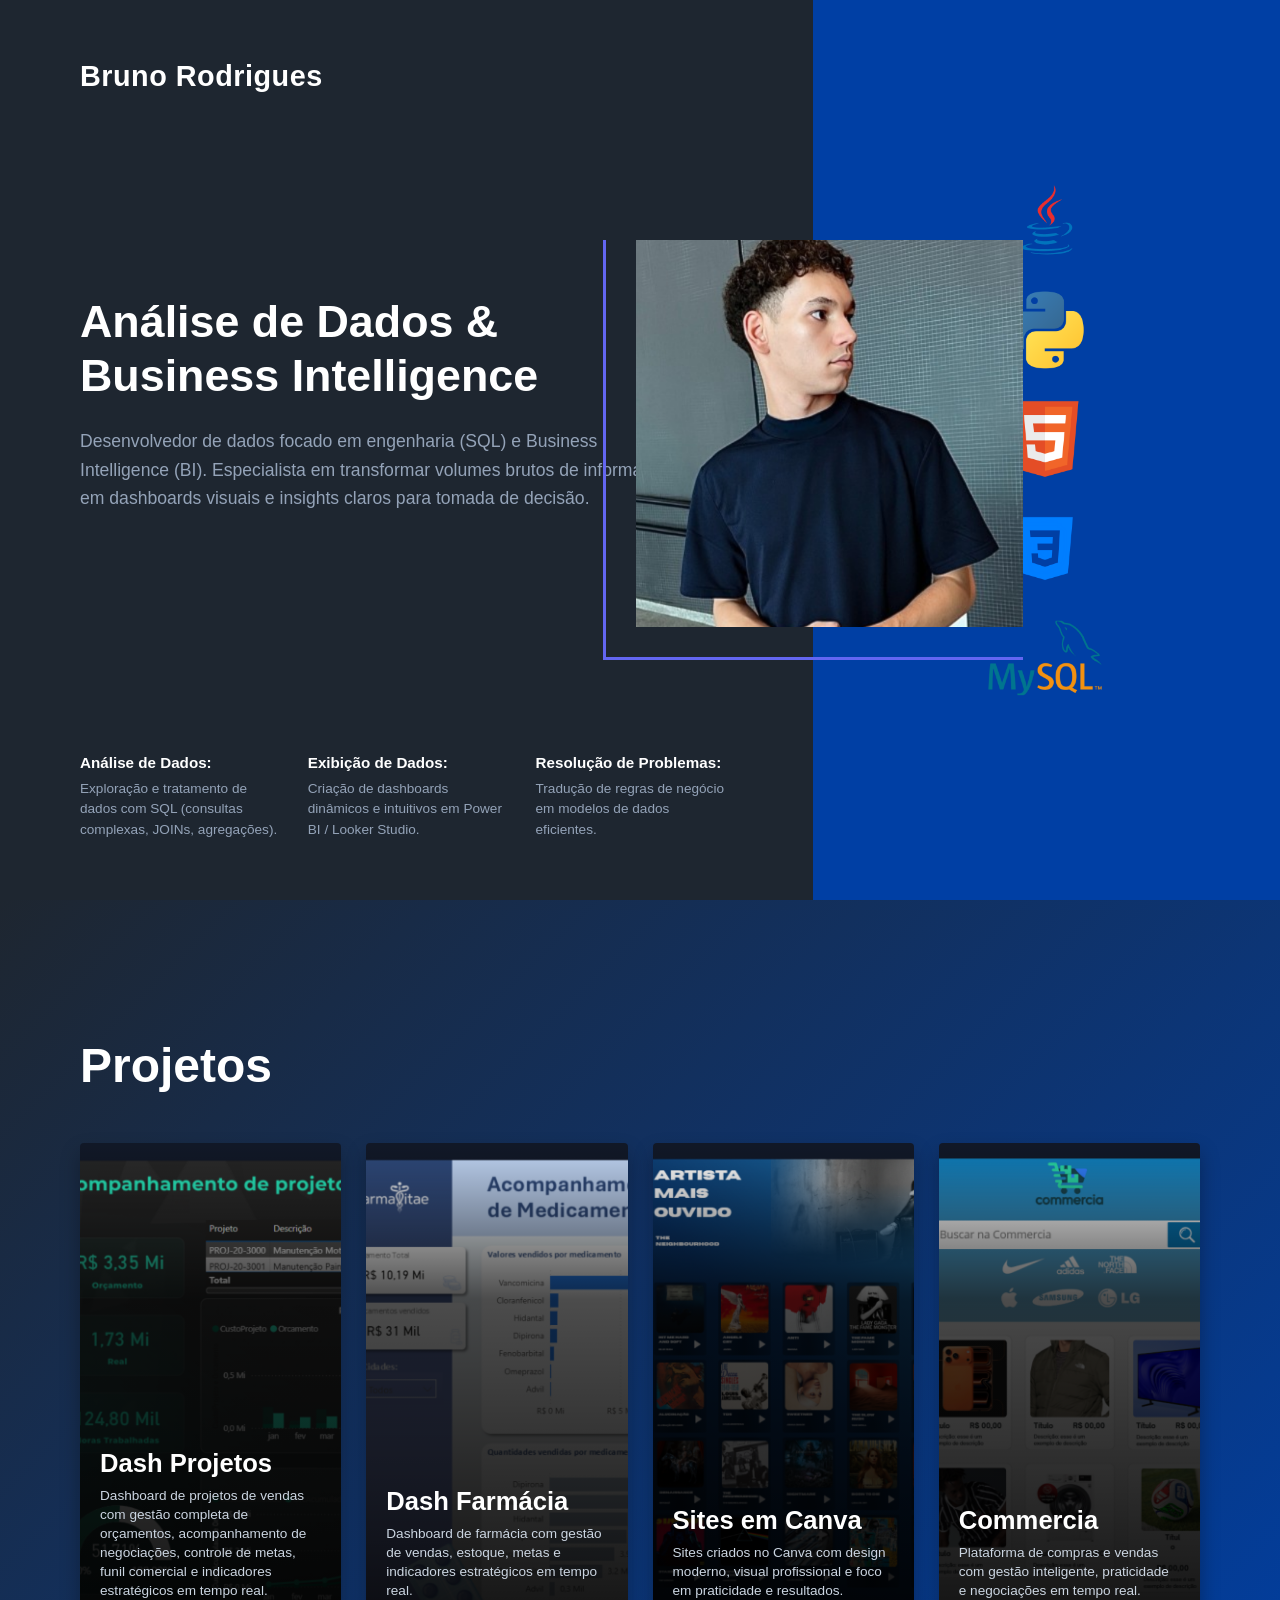
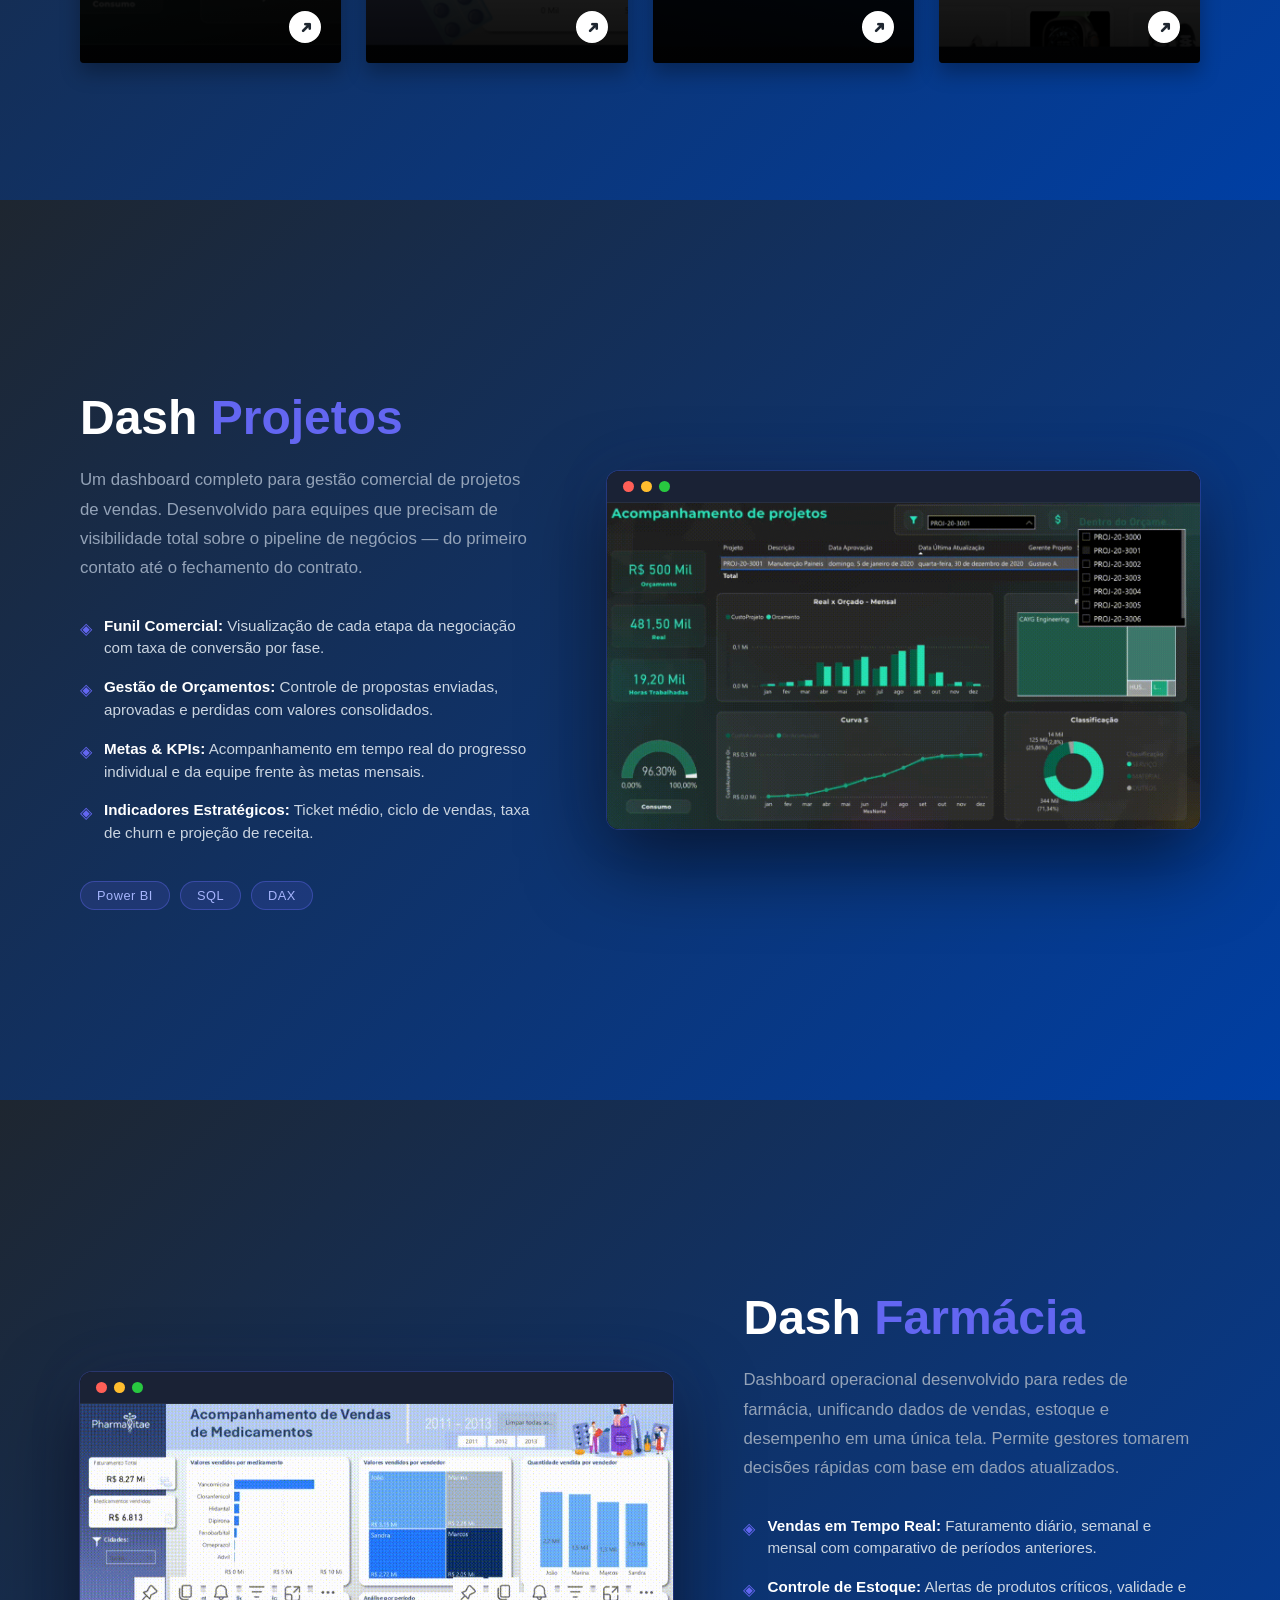
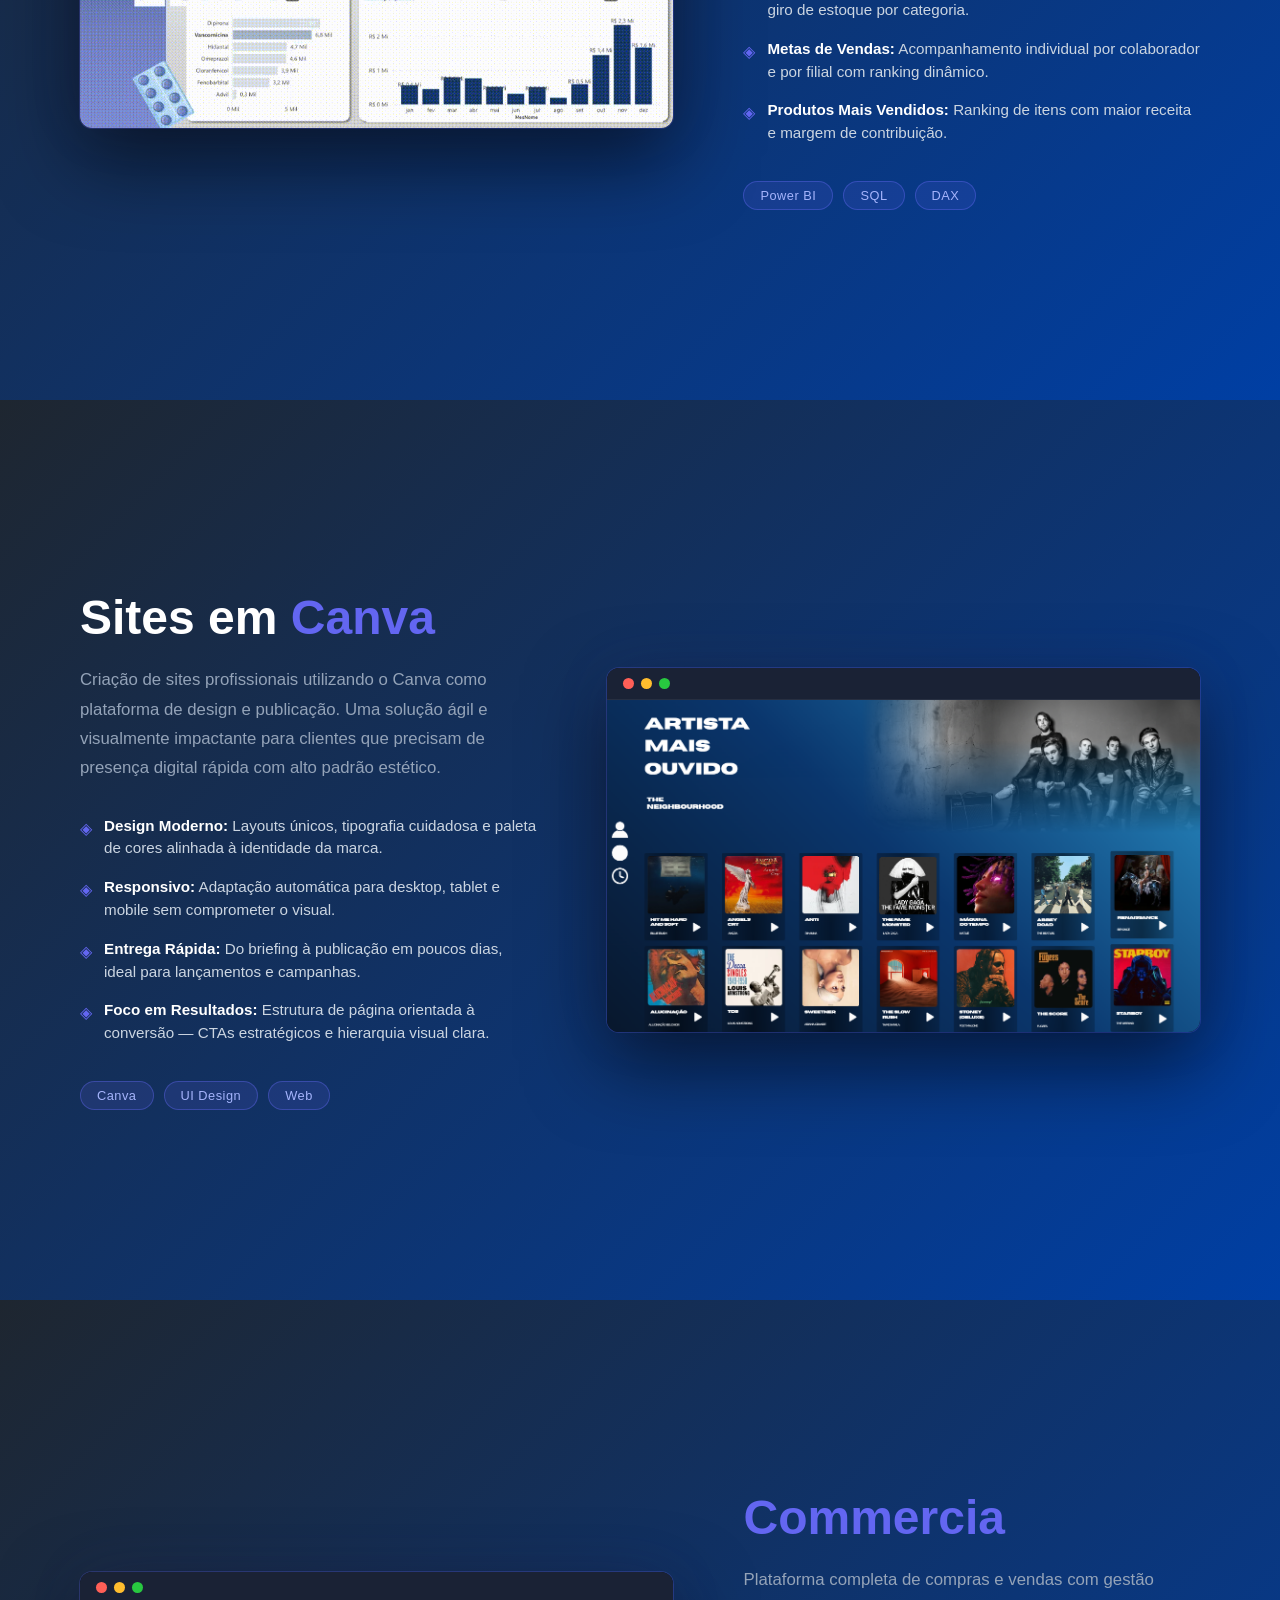
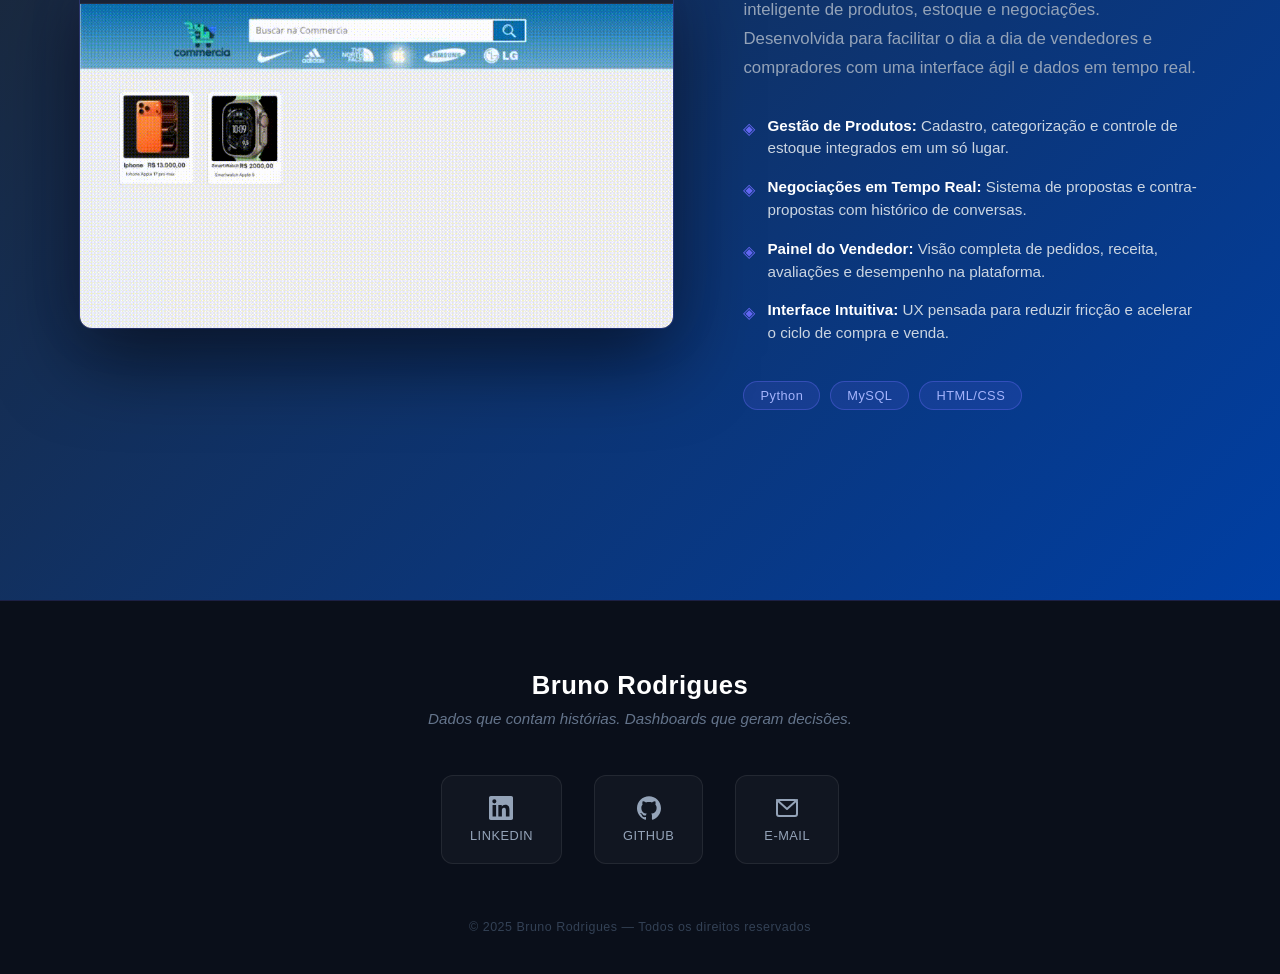
==== commit 39c74dd1: "Correção de links e modificação de favicon" ====
--- a/index.html
+++ b/index.html
@@ -5,6 +5,8 @@
     <meta name="viewport" content="width=device-width, initial-scale=1.0">
     <title>Portfólio - Bruno Rodrigues</title>
     <link rel="stylesheet" href="portifolio.css">
+    <link rel="icon" href="./img/favicon.ico" type="image/x-icon">
+
 </head>
 <body>
 
@@ -308,7 +310,7 @@
 
             <div class="footer-links">
 
-                <a href="www.linkedin.com/in/bruno-rodrigues-7b0a392bb" target="_blank" rel="noopener noreferrer" class="footer-icon-link" aria-label="LinkedIn">
+                <a href="https://www.linkedin.com/in/bruno-rodrigues-7b0a392bb" target="_blank" rel="noopener noreferrer" class="footer-icon-link" aria-label="LinkedIn">
                     <div class="footer-icon-wrapper">
                         <svg xmlns="http://www.w3.org/2000/svg" viewBox="0 0 24 24" fill="currentColor" width="24" height="24">
                             <path d="M20.447 20.452h-3.554v-5.569c0-1.328-.027-3.037-1.852-3.037-1.853 0-2.136 1.445-2.136 2.939v5.667H9.351V9h3.414v1.561h.046c.477-.9 1.637-1.85 3.37-1.85 3.601 0 4.267 2.37 4.267 5.455v6.286zM5.337 7.433a2.062 2.062 0 01-2.063-2.065 2.064 2.064 0 112.063 2.065zm1.782 13.019H3.555V9h3.564v11.452zM22.225 0H1.771C.792 0 0 .774 0 1.729v20.542C0 23.227.792 24 1.771 24h20.451C23.2 24 24 23.227 24 22.271V1.729C24 .774 23.2 0 22.222 0h.003z"/>
@@ -317,7 +319,7 @@
                     </div>
                 </a>
 
-                <a href="www.linkedin.com/in/bruno-rodrigues-7b0a392bb" target="_blank" rel="noopener noreferrer" class="footer-icon-link" aria-label="GitHub">
+                <a href="https://github.com/bruno-rodrigues-dev" target="_blank" rel="noopener noreferrer" class="footer-icon-link" aria-label="GitHub">
                     <div class="footer-icon-wrapper">
                         <svg xmlns="http://www.w3.org/2000/svg" viewBox="0 0 24 24" fill="currentColor" width="24" height="24">
                             <path d="M12 .297c-6.63 0-12 5.373-12 12 0 5.303 3.438 9.8 8.205 11.385.6.113.82-.258.82-.577 0-.285-.01-1.04-.015-2.04-3.338.724-4.042-1.61-4.042-1.61C4.422 18.07 3.633 17.7 3.633 17.7c-1.087-.744.084-.729.084-.729 1.205.084 1.838 1.236 1.838 1.236 1.07 1.835 2.809 1.305 3.495.998.108-.776.417-1.305.76-1.605-2.665-.3-5.466-1.332-5.466-5.93 0-1.31.465-2.38 1.235-3.22-.135-.303-.54-1.523.105-3.176 0 0 1.005-.322 3.3 1.23.96-.267 1.98-.399 3-.405 1.02.006 2.04.138 3 .405 2.28-1.552 3.285-1.23 3.285-1.23.645 1.653.24 2.873.12 3.176.765.84 1.23 1.91 1.23 3.22 0 4.61-2.805 5.625-5.475 5.92.42.36.81 1.096.81 2.22 0 1.606-.015 2.896-.015 3.286 0 .315.21.69.825.57C20.565 22.092 24 17.592 24 12.297c0-6.627-5.373-12-12-12"/>
